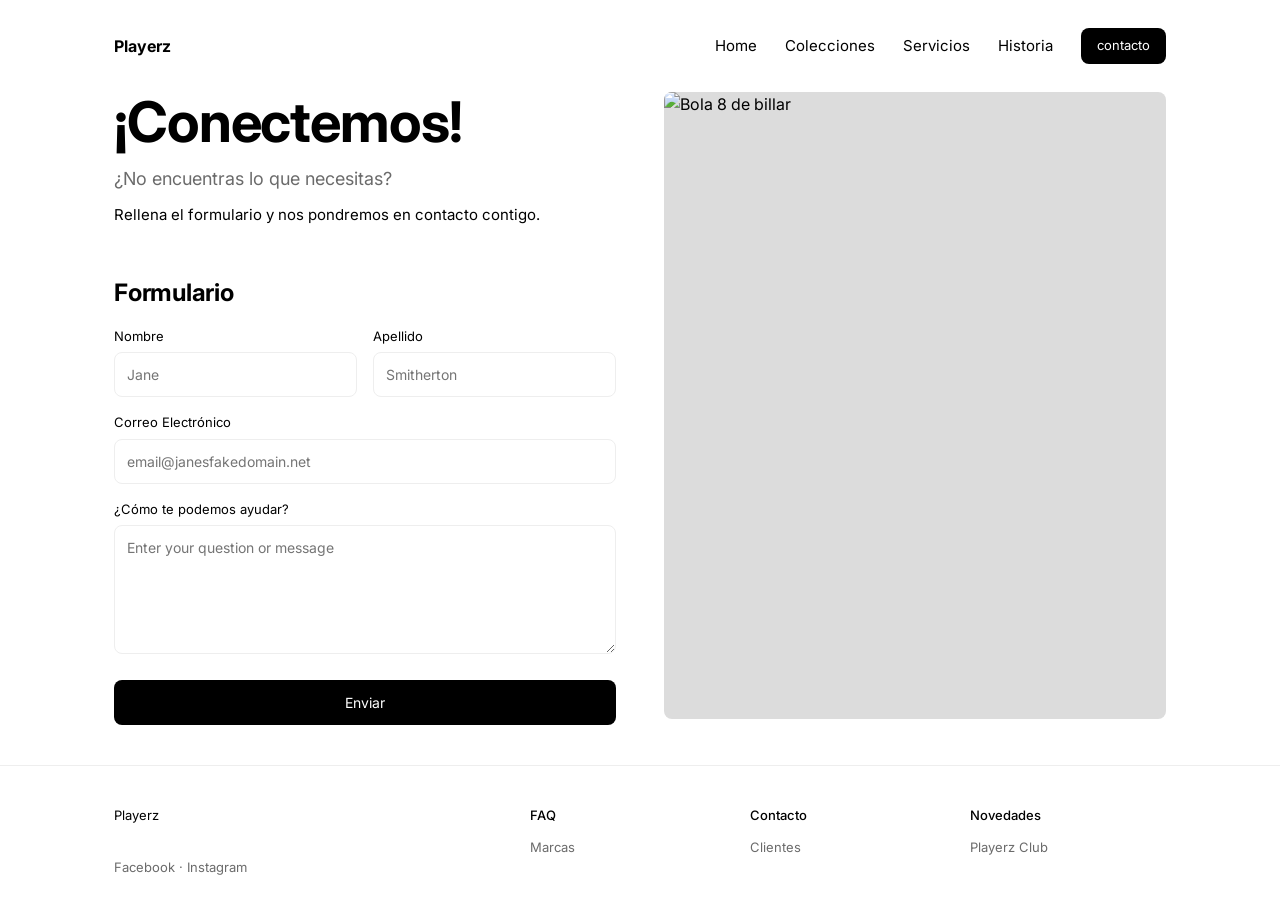
==== contacto.html @ 4782a0a0 "Initial commit" ====
<!DOCTYPE html>
<html lang="es">
    <head>
        <meta charset="utf-8">
        <meta name="viewport" content="width=device-width,initial-scale=1">
        <title>Contacto | Playerz</title>
        <link rel="preconnect" href="https://fonts.googleapis.com">
        <link rel="preconnect" href="https://fonts.gstatic.com" crossorigin>
        <link href="https://fonts.googleapis.com/css2?family=Inter:wght@400;500;700&display=swap" rel="stylesheet">
        <link rel="stylesheet" href="CSS/base.css">
        <link rel="stylesheet" href="CSS/componentes.css">
        <link rel="stylesheet" href="CSS/paginas.css">
        <script src="JS/menu.js" defer></script>
    </head>
    <body class="contacto">
        <header>
            <div class="w">
                <a href="index.html"><b>Playerz</b></a>
                <button class="menu-toggle" type="button" aria-label="Abrir menú" aria-expanded="false" aria-controls="menu">
                    <span></span>
                    <span></span>
                    <span></span>
                </button>
                <nav id="menu">
                    <ul>
                        <li><a href="index.html">Home</a></li>
                        <li><a href="productos.html">Colecciones</a></li>
                        <li><a href="servicios.html">Servicios</a></li>
                        <li><a href="historia.html">Historia</a></li>
                        <li><a class="btn" href="contacto.html">contacto</a></li>
                    </ul>
                </nav>
            </div>
        </header>

        <main>
            <section class="w split">
                <div>
                    <h1>¡Conectemos!</h1>
                    <p>¿No encuentras lo que necesitas?</p>
                    <p>Rellena el formulario y nos pondremos en contacto contigo.</p>
                    <h2>Formulario</h2>
                    <form action="#" method="post">
                        <div class="row">
                            <div>
                                <label for="n">Nombre</label>
                                <input id="n" name="nombre" placeholder="Jane" required>
                            </div>
                            <div>
                                <label for="a">Apellido</label>
                                <input id="a" name="apellido" placeholder="Smitherton">
                            </div>
                        </div>
                        <label for="e">Correo Electrónico</label>
                        <input id="e" type="email" name="email" placeholder="email@janesfakedomain.net" required>
                        <label for="m">¿Cómo te podemos ayudar?</label>
                        <textarea id="m" name="mensaje" rows="5" placeholder="Enter your question or message"></textarea>
                        <button class="btn full" type="submit">Enviar</button>
                    </form>
                </div>
                <img src="img/contacto.jpg" alt="Bola 8 de billar">
            </section>
        </main>

        <footer>
            <div class="w">
                <div>
                    Playerz
                    <p>Facebook · Instagram</p>
                </div>
                <div>
                    <b>FAQ</b>
                    <a href="#">Marcas</a>
                </div>
                <div>
                    <b>Contacto</b>
                    <a href="#">Clientes</a>
                </div>
                <div>
                    <b>Novedades</b>
                    <a href="#">Playerz Club</a>
                </div>
            </div>
        </footer>
    </body>
</html>
---- CSS/base.css ----
:root {
    --ink: #000;
    --mute: #6b6b6b;
    --line: #eee;
    --bg: #fff;
    --soft: #f5f5f5;
    --img: #dcdcdc;
}

* {
    box-sizing: border-box;
    margin: 0;
}

body {
    font-family: Inter, system-ui, sans-serif;
    color: var(--ink);
    background: var(--bg);
    line-height: 1.5;
}

a {
    color: inherit;
    text-decoration: none;
}

img {
    display: block;
    width: 100%;
    object-fit: cover;
    background: var(--img);
    border-radius: 8px;
}

h1 {
    font-size: clamp(34px, 6vw, 56px);
    line-height: 1.1;
    letter-spacing: -0.02em;
}

h2 {
    font-size: clamp(26px, 4vw, 32px);
    letter-spacing: -0.01em;
    margin-bottom: 28px;
}

h3 {
    font-size: 16px;
    font-weight: 500;
}

p {
    color: var(--mute);
    font-size: 15px;
}

/* Layout */
.w {
    max-width: 1100px;
    margin: 0 auto;
    padding: 0 24px;
}

section {
    padding: 56px 0;
}

.grid3 {
    display: grid;
    grid-template-columns: repeat(3, 1fr);
    gap: 24px;
}

.grid2 {
    display: grid;
    grid-template-columns: repeat(2, 1fr);
    gap: 32px;
}

.split {
    display: grid;
    grid-template-columns: 1fr 1fr;
    gap: 48px;
    align-items: center;
}

.narrow {
    max-width: 640px;
    margin: 0 auto;
}

.narrow p {
    color: var(--ink);
    margin-bottom: 20px;
}

.grid3 > a,
.grid2 > a {
    display: block;
}

.grid3 img {
    aspect-ratio: 4 / 3;
}

.grid2 img {
    aspect-ratio: 4 / 3;
}

.split img {
    aspect-ratio: 1 / 1;
}

.grid3 img,
.grid2 img {
    margin-bottom: 14px;
}

/* Tablet */
@media (max-width: 1024px) {
    .grid3 {
        grid-template-columns: repeat(2, 1fr);
    }

    .split {
        gap: 32px;
    }
}

/* Móvil */
@media (max-width: 760px) {
    .w {
        padding: 0 20px;
    }

    section {
        padding: 40px 0;
    }

    .grid3,
    .grid2,
    .split {
        grid-template-columns: 1fr;
    }

    .split {
        gap: 24px;
    }
}
---- CSS/componentes.css ----
/* Header y menú */
header {
    position: sticky;
    top: 0;
    z-index: 100;
    background: var(--bg);
    transition: transform 0.3s ease;
}

header.oculto {
    transform: translateY(-100%);
}

.menu-toggle {
    display: none;
    background: none;
    border: 0;
    padding: 8px;
    cursor: pointer;
}

.menu-toggle span {
    display: block;
    width: 22px;
    height: 2px;
    margin: 5px 0;
    background: var(--ink);
    transition: transform 0.3s ease, opacity 0.3s ease;
}

.menu-toggle[aria-expanded="true"] span:nth-child(1) {
    transform: translateY(7px) rotate(45deg);
}

.menu-toggle[aria-expanded="true"] span:nth-child(2) {
    opacity: 0;
}

.menu-toggle[aria-expanded="true"] span:nth-child(3) {
    transform: translateY(-7px) rotate(-45deg);
}

header .w {
    display: flex;
    justify-content: space-between;
    align-items: center;
    padding-top: 28px;
    padding-bottom: 28px;
}

nav ul {
    display: flex;
    gap: 28px;
    align-items: center;
    list-style: none;
    padding: 0;
    font-size: 15px;
}

nav a:focus-visible,
.btn:focus-visible,
.menu-toggle:focus-visible,
input:focus-visible,
textarea:focus-visible {
    outline: 2px solid var(--ink);
    outline-offset: 3px;
}

/* Botones */
.btn {
    display: inline-block;
    background: var(--ink);
    color: #fff;
    padding: 10px 18px;
    border: 0;
    border-radius: 8px;
    font-family: inherit;
    font-size: 14px;
    cursor: pointer;
}

nav .btn {
    padding: 8px 16px;
    font-size: 13px;
}

.btn.full {
    width: 100%;
    margin-top: 20px;
    padding: 14px;
    text-align: center;
}

/* Tarjetas de testimonios */
.card {
    display: flex;
    flex-direction: column;
    border: 1px solid var(--line);
    border-radius: 8px;
    padding: 20px;
}

.stars {
    display: flex;
    gap: 4px;
    color: #f5a623;
    font-size: 18px;
    margin-bottom: 12px;
}

.stars span {
    display: inline-block;
    animation: pulso 1.8s ease-in-out infinite;
}

.stars span:nth-child(2) {
    animation-delay: 0.15s;
}

.stars span:nth-child(3) {
    animation-delay: 0.3s;
}

.stars span:nth-child(4) {
    animation-delay: 0.45s;
}

.stars span:nth-child(5) {
    animation-delay: 0.6s;
}

@keyframes pulso {
    0%,
    60%,
    100% {
        transform: scale(1);
    }

    30% {
        transform: scale(1.35);
    }
}

.card q {
    display: block;
    color: var(--ink);
    font-size: 16px;
    quotes: none;
    flex-grow: 1;
    margin-bottom: 28px;
}

.autor {
    margin-top: auto;
}

.card p {
    font-size: 12px;
}

/* Llamada a la acción */
.cta {
    background: var(--soft);
}

.cta .w {
    display: flex;
    justify-content: space-between;
    align-items: center;
    gap: 24px;
    padding-top: 56px;
    padding-bottom: 56px;
}

.cta h2 {
    margin: 0;
}

/* Formularios */
label {
    display: block;
    font-size: 13px;
    margin: 16px 0 6px;
}

input,
textarea {
    width: 100%;
    padding: 11px 12px;
    border: 1px solid var(--line);
    border-radius: 8px;
    font: inherit;
    font-size: 14px;
}

.row {
    display: grid;
    grid-template-columns: 1fr 1fr;
    gap: 16px;
}

/* Footer */
footer {
    border-top: 1px solid var(--line);
    margin-top: 40px;
}

footer .w {
    display: grid;
    grid-template-columns: 2fr 1fr 1fr 1fr;
    gap: 24px;
    padding-top: 40px;
    padding-bottom: 40px;
    font-size: 13px;
}

footer p {
    margin-top: 32px;
    font-size: 13px;
}

footer a {
    display: block;
    color: var(--mute);
    margin-top: 12px;
}

footer b {
    font-weight: 500;
}

@media (max-width: 760px) {
    header .w {
        padding-top: 16px;
        padding-bottom: 16px;
    }

    .menu-toggle {
        display: block;
    }

    nav {
        display: none;
        position: absolute;
        top: 100%;
        left: 0;
        right: 0;
        background: var(--bg);
        border-bottom: 1px solid var(--line);
    }

    nav.abierto {
        display: block;
    }

    nav ul {
        flex-direction: column;
        align-items: flex-start;
        gap: 0;
        padding: 8px 20px 20px;
        font-size: 16px;
    }

    nav li {
        width: 100%;
        padding: 12px 0;
    }

    .row {
        grid-template-columns: 1fr;
    }

    footer .w {
        grid-template-columns: 1fr 1fr;
    }

    .cta .w {
        flex-direction: column;
        align-items: flex-start;
    }
}

@media (max-width: 480px) {
    footer .w {
        grid-template-columns: 1fr;
    }
}

@media (prefers-reduced-motion: reduce) {
    header,
    .menu-toggle span {
        transition: none;
    }

    .stars span {
        animation: none;
    }
}
---- CSS/paginas.css ----
/* ---------- Home ---------- */
.home h1 + p {
    margin: 16px 0 24px;
}

.home img[src*="kariba"] {
    aspect-ratio: 2 / 1;
    margin-top: 40px;
}

.home .split h3 + p {
    margin: 6px 0 20px;
}

.home .split p:last-child {
    margin-bottom: 0;
}

.home .resenas {
    padding-top: 96px;
}

.home .grid2 img {
    margin-bottom: 14px;
}

/* ---------- Historia ---------- */
.historia h1 {
    margin-bottom: 32px;
}

.historia h1 + p {
    max-width: 900px;
}

.historia img[src*="sanger"] {
    aspect-ratio: 2 / 1;
    margin-top: 40px;
}

.historia main > section:nth-of-type(2),
.historia main > section:nth-of-type(3) {
    padding-top: 0;
}

.historia img[src*="manuel"],
.historia img[src*="sandra"] {
    aspect-ratio: 1 / 1;
}

/* ---------- Servicios ---------- */
.servicios main > section:first-child {
    padding-top: 0;
}

.servicios .hero {
    background: #3a2a1a;
    color: #fff;
    border-radius: 8px;
    text-align: center;
    padding: 100px 24px;
}

.servicios .hero p {
    color: #fff;
    margin: 12px 0 20px;
}

.servicios .hero .btn {
    border: 1px solid #fff;
}

.servicios .split h2 {
    font-size: 24px;
    margin-bottom: 8px;
}

.servicios section.split p {
    margin-bottom: 20px;
}

.servicios img[src*="cotiza"],
.servicios img[src*="personaliza"] {
    aspect-ratio: 4 / 3;
}

.servicios div.split {
    align-items: start;
    gap: 24px;
}

.servicios div.split img {
    margin-bottom: 14px;
}

.servicios div.split p {
    margin-bottom: 24px;
}

.servicios img[src*="clasicos"],
.servicios img[src*="minimalistas"] {
    aspect-ratio: 16 / 9;
}

.servicios .grid2 {
    gap: 36px;
}

/* ---------- Producto ---------- */
.producto main > section:first-child {
    padding-top: 0;
}

.producto h1 {
    font-size: 36px;
}

.producto .split p:nth-of-type(1) {
    font-size: 18px;
    margin: 12px 0;
}

.producto .split p:nth-of-type(2) {
    color: var(--ink);
    font-size: 18px;
    margin-bottom: 12px;
}

.producto .split p:nth-of-type(3) {
    margin-bottom: 20px;
}

.producto h2 {
    font-size: 24px;
}

.producto .grid3 {
    row-gap: 32px;
}

.producto .grid3 p:last-child {
    color: var(--ink);
}

/* ---------- Contacto ---------- */
.contacto .split {
    align-items: start;
}

.contacto h1 + p {
    font-size: 18px;
    margin: 12px 0;
}

.contacto h1 + p + p {
    color: var(--ink);
    font-size: 15px;
    margin: 0;
}

.contacto h2 {
    font-size: 24px;
    margin: 48px 0 0;
}

.contacto img {
    aspect-ratio: 4 / 5;
}

/* ---------- Móvil ---------- */
@media (max-width: 760px) {
    .home .resenas {
        padding-top: 64px;
    }

    .home img[src*="kariba"],
    .historia img[src*="sanger"] {
        aspect-ratio: 4 / 3;
        margin-top: 24px;
    }

    .servicios .hero {
        padding: 64px 20px;
    }

    .contacto img {
        aspect-ratio: 4 / 3;
    }

    .contacto h2 {
        margin-top: 32px;
    }
}
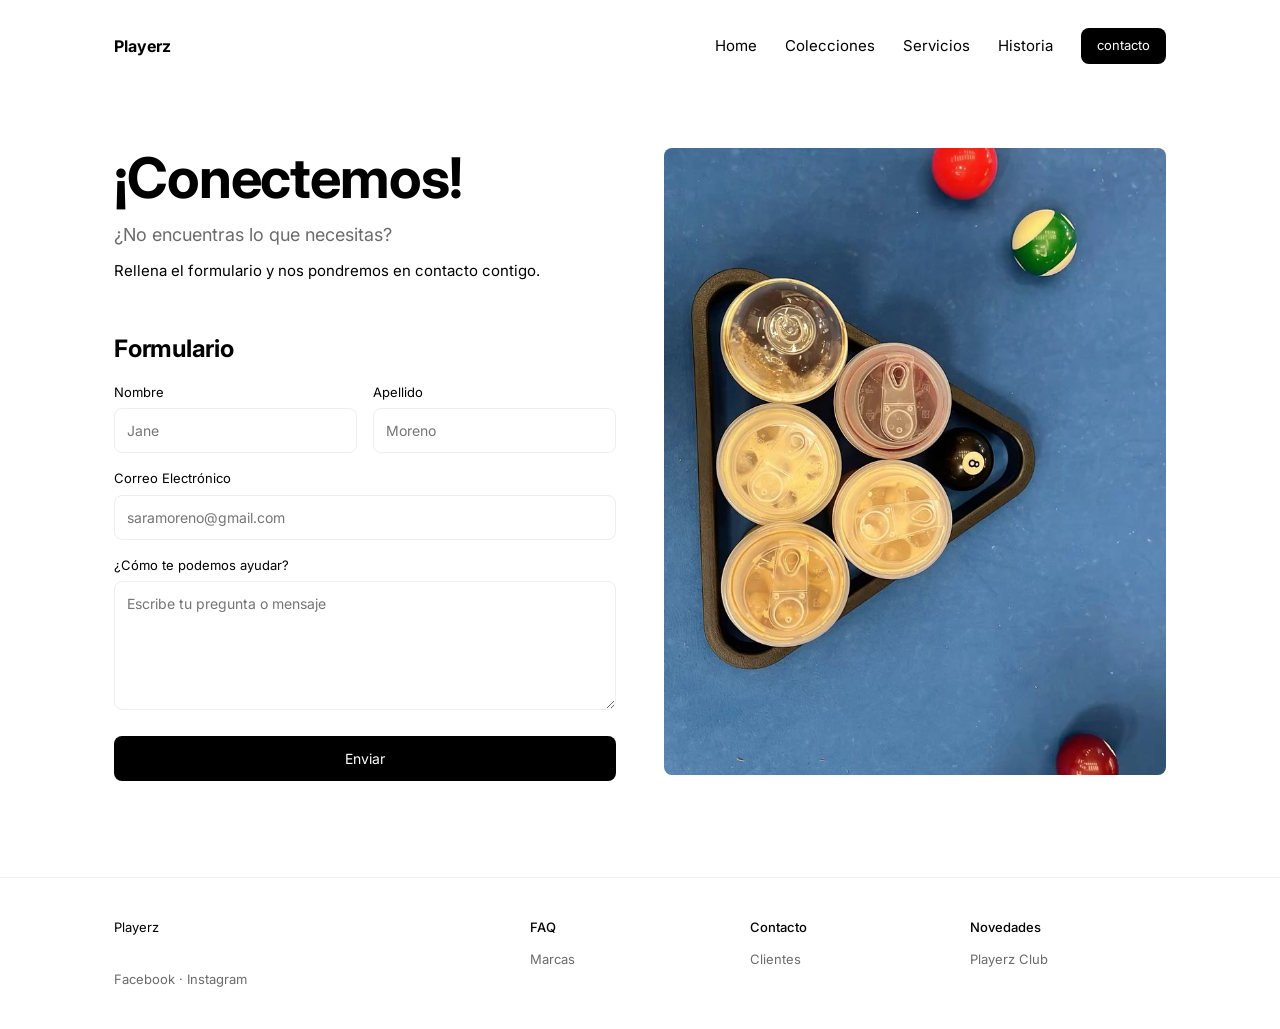
==== commit 55b344df: "agregué imágenes" ====
--- a/contacto.html
+++ b/contacto.html
@@ -4,6 +4,7 @@
         <meta charset="utf-8">
         <meta name="viewport" content="width=device-width,initial-scale=1">
         <title>Contacto | Playerz</title>
+        <link rel="icon" type="image/png" href="IMG/favicon.png">
         <link rel="preconnect" href="https://fonts.googleapis.com">
         <link rel="preconnect" href="https://fonts.gstatic.com" crossorigin>
         <link href="https://fonts.googleapis.com/css2?family=Inter:wght@400;500;700&display=swap" rel="stylesheet">
@@ -48,17 +49,17 @@
                             </div>
                             <div>
                                 <label for="a">Apellido</label>
-                                <input id="a" name="apellido" placeholder="Smitherton">
+                                <input id="a" name="Sara" placeholder="Moreno">
                             </div>
                         </div>
                         <label for="e">Correo Electrónico</label>
-                        <input id="e" type="email" name="email" placeholder="email@janesfakedomain.net" required>
+                        <input id="e" type="email" name="email" placeholder="saramoreno@gmail.com" required>
                         <label for="m">¿Cómo te podemos ayudar?</label>
-                        <textarea id="m" name="mensaje" rows="5" placeholder="Enter your question or message"></textarea>
+                        <textarea id="m" name="mensaje" rows="5" placeholder="Escribe tu pregunta o mensaje"></textarea>
                         <button class="btn full" type="submit">Enviar</button>
                     </form>
                 </div>
-                <img src="img/contacto.jpg" alt="Bola 8 de billar">
+                <img src="IMG/contacto.jpg" alt="Bola 8 de billar">
             </section>
         </main>
 
--- a/CSS/base.css
+++ b/CSS/base.css
@@ -58,7 +58,8 @@
 .w {
     max-width: 1100px;
     margin: 0 auto;
-    padding: 0 24px;
+    padding-left: 24px;
+    padding-right: 24px;
 }
 
 section {
--- a/CSS/componentes.css
+++ b/CSS/componentes.css
@@ -79,6 +79,14 @@
     cursor: pointer;
 }
 
+.btn {
+    transition: background-color 0.3s ease;
+}
+
+.btn:hover {
+    background-color: #d3733f;
+}
+
 nav .btn {
     padding: 8px 16px;
     font-size: 13px;
@@ -199,6 +207,16 @@
     gap: 16px;
 }
 
+/* Aparecer al hacer scroll */
+.aparecer {
+    transition: opacity 0.6s ease, transform 0.6s ease;
+}
+
+.aparecer.oculta {
+    opacity: 0;
+    transform: translateY(32px);
+}
+
 /* Footer */
 footer {
     border-top: 1px solid var(--line);
@@ -295,4 +313,12 @@
     .stars span {
         animation: none;
     }
+    .aparecer {
+    transition: none;
+    }
+
+    .aparecer.oculta {
+    opacity: 1;
+    transform: none;
+    }
 }
--- a/CSS/paginas.css
+++ b/CSS/paginas.css
@@ -24,6 +24,16 @@
     margin-bottom: 14px;
 }
 
+@media (min-width: 1025px) {
+    .home .split img {
+        aspect-ratio: 4 / 3;
+    }
+}
+
+.home main > section:nth-of-type(4) {
+    padding-top: 96px;
+}
+
 /* ---------- Historia ---------- */
 .historia h1 {
     margin-bottom: 32px;
@@ -33,7 +43,7 @@
     max-width: 900px;
 }
 
-.historia img[src*="sanger"] {
+.historia img[src*="casa"] {
     aspect-ratio: 2 / 1;
     margin-top: 40px;
 }
@@ -43,9 +53,10 @@
     padding-top: 0;
 }
 
-.historia img[src*="manuel"],
-.historia img[src*="sandra"] {
+.historia .nosotros img {
     aspect-ratio: 1 / 1;
+    object-fit: cover;
+    object-position: center top;
 }
 
 /* ---------- Servicios ---------- */
@@ -174,11 +185,15 @@
     }
 
     .home img[src*="kariba"],
-    .historia img[src*="sanger"] {
+    .historia img[src*="casa"] {
         aspect-ratio: 4 / 3;
         margin-top: 24px;
     }
 
+    .home main > section:nth-of-type(4) {
+        padding-top: 64px;
+    }
+
     .servicios .hero {
         padding: 64px 20px;
     }
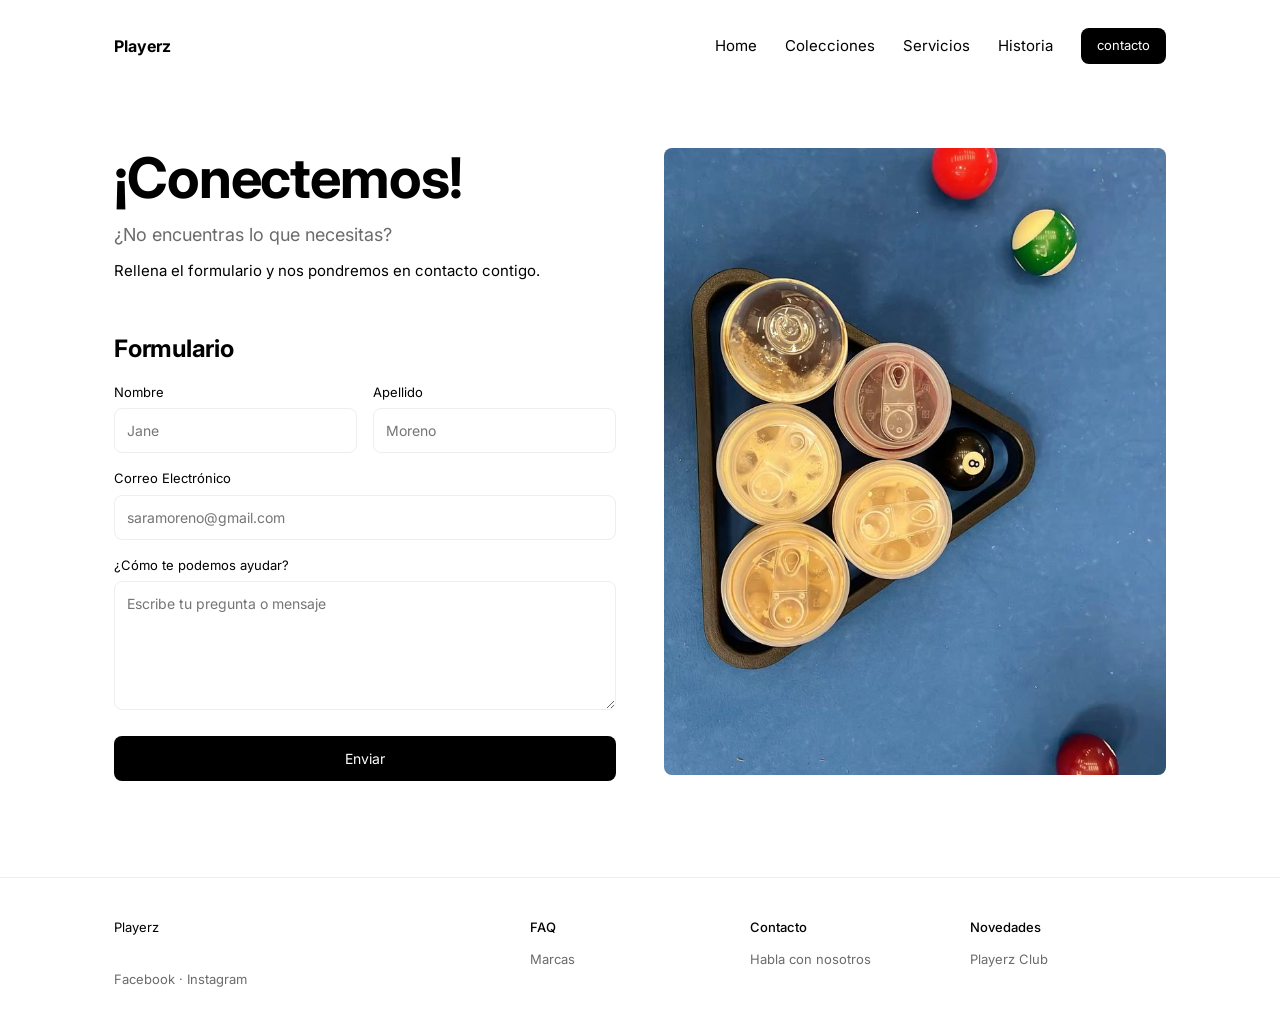
==== commit b2d1905a: "animaciones" ====
--- a/contacto.html
+++ b/contacto.html
@@ -12,6 +12,7 @@
         <link rel="stylesheet" href="CSS/componentes.css">
         <link rel="stylesheet" href="CSS/paginas.css">
         <script src="JS/menu.js" defer></script>
+        <script src="JS/scroll.js" defer></script>
     </head>
     <body class="contacto">
         <header>
@@ -37,11 +38,12 @@
         <main>
             <section class="w split">
                 <div>
-                    <h1>¡Conectemos!</h1>
-                    <p>¿No encuentras lo que necesitas?</p>
-                    <p>Rellena el formulario y nos pondremos en contacto contigo.</p>
+                    <h1 class="reveal">¡Conectemos!</h1>
+                    <p class="reveal">¿No encuentras lo que necesitas?</p>
+                    <p class="reveal">Rellena el formulario y nos pondremos en contacto contigo.</p>
                     <h2>Formulario</h2>
-                    <form action="#" method="post">
+                    
+                    
                         <div class="row">
                             <div>
                                 <label for="n">Nombre</label>
@@ -67,7 +69,10 @@
             <div class="w">
                 <div>
                     Playerz
-                    <p>Facebook · Instagram</p>
+                    <p>
+                        <a href="https://www.facebook.com/share/19M51iK5sR/?mibextid=wwXIfr" target="_blank" rel="noopener">Facebook</a> ·
+                        <a href="https://www.instagram.com/playerz.room/" target="_blank" rel="noopener">Instagram</a>
+                    </p>
                 </div>
                 <div>
                     <b>FAQ</b>
@@ -75,11 +80,11 @@
                 </div>
                 <div>
                     <b>Contacto</b>
-                    <a href="#">Clientes</a>
+                    <a href="contacto.html">Habla con nosotros</a>
                 </div>
                 <div>
                     <b>Novedades</b>
-                    <a href="#">Playerz Club</a>
+                    <a href="https://www.instagram.com/playerz.room/" target="_blank" rel="noopener">Playerz Club</a>
                 </div>
             </div>
         </footer>
--- a/CSS/componentes.css
+++ b/CSS/componentes.css
@@ -242,6 +242,14 @@
     color: var(--mute);
     margin-top: 12px;
 }
+footer p a {
+    display: inline;
+    margin-top: 0;
+}
+
+footer a:hover {
+    color: var(--ink);
+}
 
 footer b {
     font-weight: 500;
@@ -321,4 +329,107 @@
     opacity: 1;
     transform: none;
     }
+}
+/* =========================
+   CARRUSEL KARIBA
+========================= */
+
+.carousel {
+    width: 100%;
+    overflow: hidden;
+    border-radius: 8px;
+    margin-top: 40px;
+    position: relative;
+}
+
+.carousel-track {
+    display: flex;
+    width: 100%;
+    transition: transform 0.6s ease;
+    will-change: transform;
+}
+
+.carousel-track img {
+    flex: 0 0 100%;
+    width: 100%;
+    aspect-ratio: 2 / 1;
+    object-fit: cover;
+    display: block;
+}
+
+/* animación desktop */
+@keyframes slide {
+    0%   { transform: translateX(0%); }
+    15%  { transform: translateX(0%); }
+
+    20%  { transform: translateX(-100%); }
+    35%  { transform: translateX(-100%); }
+
+    40%  { transform: translateX(-200%); }
+    55%  { transform: translateX(-200%); }
+
+    60%  { transform: translateX(-300%); }
+    75%  { transform: translateX(-300%); }
+
+    80%  { transform: translateX(-400%); }
+    95%  { transform: translateX(-400%); }
+
+    100% { transform: translateX(0%); }
+}
+
+/* =========================
+   RESPONSIVE CARRUSEL
+========================= */
+
+/* TABLET */
+@media (max-width: 1024px) {
+    .carousel-track img {
+        aspect-ratio: 4 / 3;
+    }
+
+    .carousel-track {
+        animation-duration: 20s;
+    }
+}
+
+/* MÓVIL */
+@media (max-width: 760px) {
+    .carousel {
+        margin-top: 24px;
+    }
+
+    .carousel-track img {
+        aspect-ratio: 4 / 3;
+    }
+
+    .carousel-track {
+        animation-duration: 18s;
+    }
+}
+
+/* MÓVIL PEQUEÑO */
+@media (max-width: 480px) {
+    .carousel-track img {
+        aspect-ratio: 1 / 1;
+    }
+
+    .carousel-track {
+        animation-duration: 16s;
+    }
+}
+
+.carousel img {
+    border-radius: 8px;
+}
+
+.reveal {
+    opacity: 0;
+    transform: translateY(24px);
+    transition: opacity 0.8s ease, transform 0.8s ease;
+    will-change: opacity, transform;
+}
+
+.reveal.visible {
+    opacity: 1;
+    transform: translateY(0);
 }
--- a/CSS/paginas.css
+++ b/CSS/paginas.css
@@ -6,14 +6,6 @@
 .home img[src*="kariba"] {
     aspect-ratio: 2 / 1;
     margin-top: 40px;
-}
-
-.home .split h3 + p {
-    margin: 6px 0 20px;
-}
-
-.home .split p:last-child {
-    margin-bottom: 0;
 }
 
 .home .resenas {
@@ -35,6 +27,16 @@
 }
 
 /* ---------- Historia ---------- */
+.historia .subrayado {
+    background: linear-gradient(currentColor, currentColor) no-repeat left bottom / 0 0.1em;
+    animation: subrayar 0.9s ease-out 0.4s forwards;
+}
+
+@keyframes subrayar {
+    to {
+        background-size: 100% 0.1em;
+    }
+}
 .historia h1 {
     margin-bottom: 32px;
 }
@@ -180,29 +182,36 @@
 
 /* ---------- Móvil ---------- */
 @media (max-width: 760px) {
-    .home .resenas {
-        padding-top: 64px;
-    }
-
-    .home img[src*="kariba"],
-    .historia img[src*="casa"] {
-        aspect-ratio: 4 / 3;
-        margin-top: 24px;
-    }
-
-    .home main > section:nth-of-type(4) {
-        padding-top: 64px;
-    }
-
-    .servicios .hero {
-        padding: 64px 20px;
-    }
-
-    .contacto img {
-        aspect-ratio: 4 / 3;
-    }
-
-    .contacto h2 {
-        margin-top: 32px;
-    }
+
+   .home .split {
+    display: flex;
+    flex-direction: column;
+    gap: 24px;
+}
+
+.home .split > div {
+    display: flex;
+    flex-direction: column;
+    gap: 14px;
+}
+
+.home .split h2 {
+    font-size: 22px;
+    line-height: 1.2;
+    margin: 0 0 10px 0;
+    font-weight: 500;
+    letter-spacing: -0.02em;
+}
+
+.home .split h3 {
+    font-size: 15px;
+    margin: 0;
+    opacity: 1;
+}
+
+.home .split p {
+    font-size: 14px;
+    margin: 0;
+    color: var(--mute);
+}
 }
